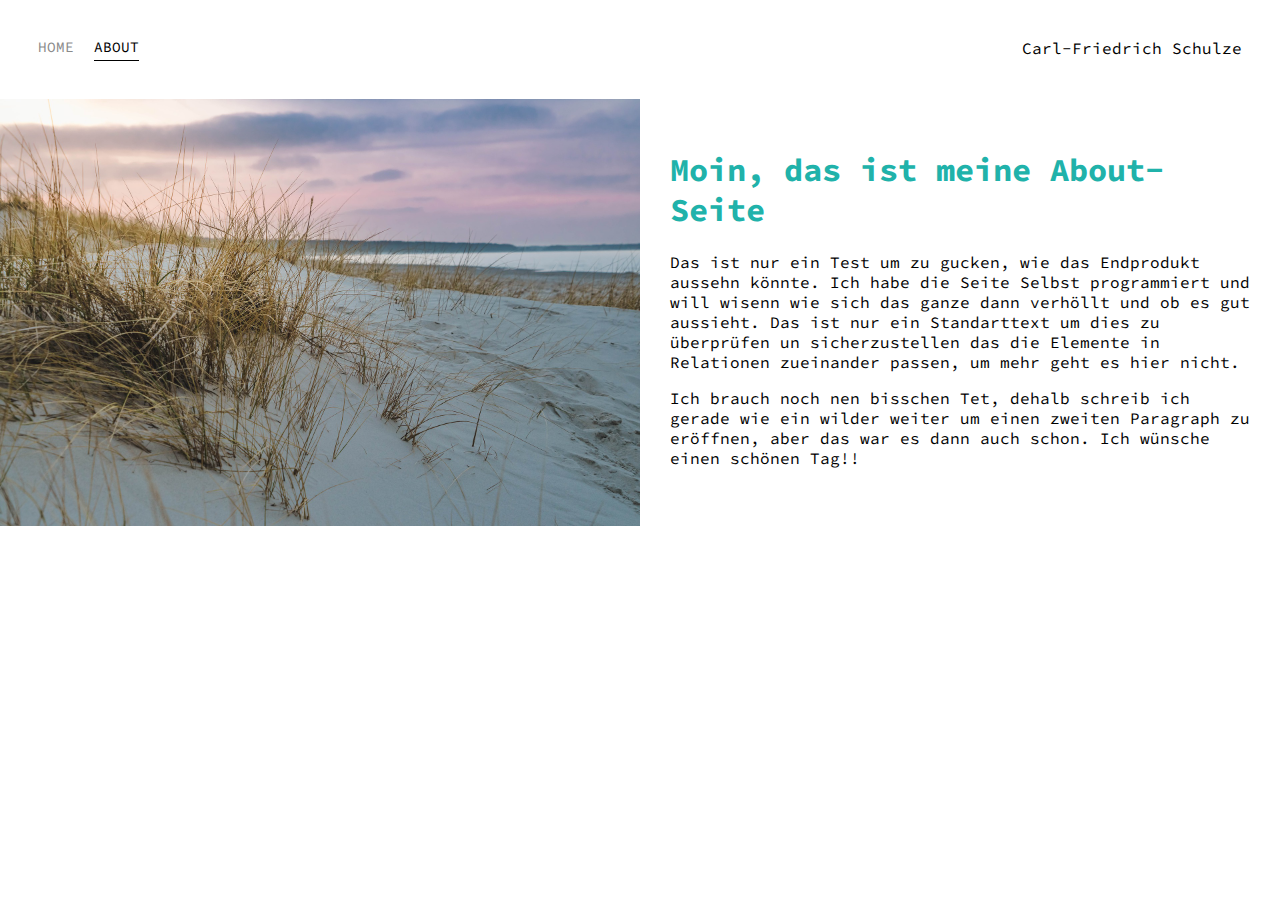
==== about.html @ 39706bfa "init commit: Homepage grund Idee eines Portfolios fertig" ====
<!DOCTYPE html>
<html>
  <head>
    <meta charset="utf-8">
    <title>About</title>
    <link href="https://fonts.googleapis.com/css?family=Source+Code+Pro&display=swap" rel="stylesheet">
    <link rel="stylesheet" href="styles.css">
  </head>
  <body>
      <div class="container">
        <div class="nav-wrapper">
          <div class="left-side">
            <div class="nav-link-wrapper">
              <a href="index.html">Home</a>
            </div>
            <div class="nav-link-wrapper active-nav-link">
              <a href="about.html">About</a>
            </div>
          </div>
          <div class="right-side">
            <div class="brand">
              <div>Carl-Friedrich Schulze</div>
            </div>
          </div>
      </div>

      <div class="content-wrapper">
        <div class="two-column-wrapper">
          <div class="profile-img-wrapper">
            <img src="images/portfolio1.jpg" alt="">
          </div>
          <div class="profile-content-wrapper">
<h1>Moin, das ist meine About- Seite</h1>

<p>Das ist nur ein Test um zu gucken, wie das Endprodukt aussehn könnte. Ich habe die Seite Selbst programmiert und will wisenn wie sich das ganze dann verhöllt und ob es gut aussieht. Das ist nur ein Standarttext um dies zu überprüfen un sicherzustellen das die Elemente in Relationen zueinander passen, um mehr geht es hier nicht. </p>
<p>Ich brauch noch nen bisschen Tet, dehalb schreib ich gerade wie ein wilder weiter um einen zweiten Paragraph zu eröffnen, aber das war es dann auch schon. Ich wünsche einen schönen Tag!!</p>
          </div>
        </div>
        </div>
      </div>
  </body>
</html>
---- styles.css ----
/*Haupt styles*/
body {
font-family: 'Source Code Pro', monospace;
  margin: 0px;

}

.container {
  display: grid;
  grid-template-columns: 1fr;
}

/*navigation styles*/
.nav-wrapper {
  display: flex;
  justify-content: space-between;
  padding: 38px;
}
.left-side {
  display: flex;
}

.nav-wrapper > .left-side > div {
  margin-right: 20px;
  font-size: 0.9em;
  text-transform: uppercase;
}

.nav-link-wrapper {
  height: 22px;
  border-bottom: 1px solid transparent;
  transition: border-bottom 0.5s;
}

.nav-link-wrapper a {
  color: #8a8a8a;
  text-decoration: none;
  transition: color 0.5s;
}

.nav-link-wrapper:hover {
  border-bottom: 1px solid black;
}

.nav-link-wrapper a:hover {
  color: black;
}

.active-nav-link{
  border-bottom: 1px solid black;
}

.active-nav-link a{
  color: black!important;
}

/*Portfolio styles*/

.portfolio-items-wrapper{
  display: grid;
  grid-template-columns: 1fr 1fr 1fr;
}

.portfolio-item-wrapper{
  position: relative;
}

.portfolio-img-backround{
  height: 350px;
  width: 100%
  background-size:cover;
  background-position: center;
  background-repeat: no-repeat;
}
.portfolio-img-text-wrapper{
  position: absolute;
  top: 0;
  display: flex;
  flex-direction: column;
  justify-content: center;
  align-items: center;
  height: 100%
  text-align:center;
  padding-left: 100px;
  padding-right: 100px;
}


.logo-wrapper img {
  width: 50%;
  margin-bottom: 20px;
}

.portfolio-img-text-wrapper:hover .subtitle{
  font-weight: 600;
  color: lightseagreen;
}

.portfolio-img-text-wrapper .subtitle{
  font-weight: 600;
  transition: 1s;
  color: transparent;

}

.img-darken{
  transition: 1s;
  filter: brightness(10%);
}
/*about page styles*/
.two-column-wrapper{
  display: grid;
  grid-template-columns: 1fr 1fr;

}
.profile-img-wrapper img{
  width: 100%;
}
.profile-content-wrapper{
  padding: 30px;
}

.profile-content-wrapper h1{
  color: lightseagreen;
}
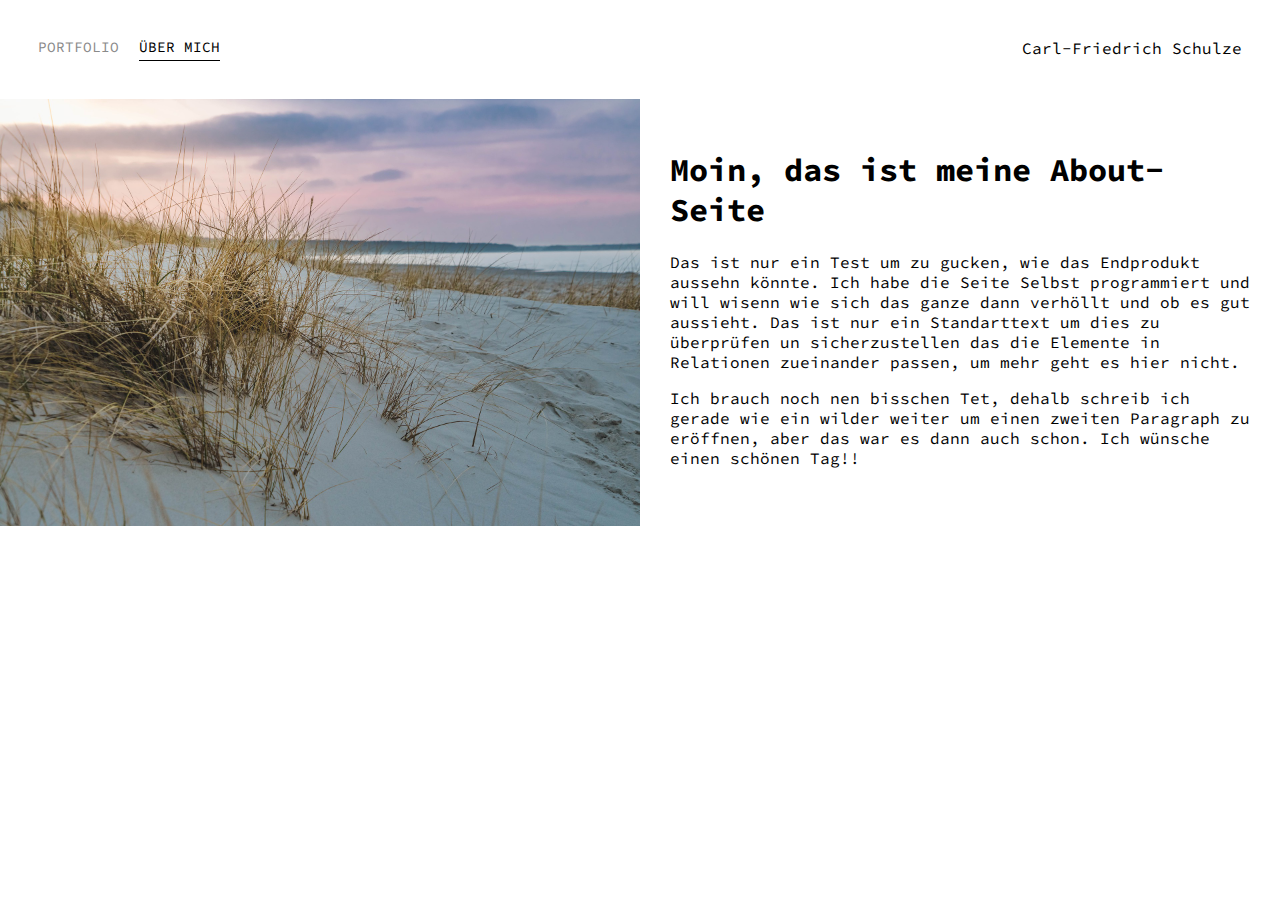
==== commit 86e4b32d: "Ausklappen von Projekten mithilfe von summary" ====
--- a/about.html
+++ b/about.html
@@ -11,10 +11,10 @@
         <div class="nav-wrapper">
           <div class="left-side">
             <div class="nav-link-wrapper">
-              <a href="index.html">Home</a>
+              <a href="index.html">Portfolio</a>
             </div>
             <div class="nav-link-wrapper active-nav-link">
-              <a href="about.html">About</a>
+              <a href="about.html">Über mich</a>
             </div>
           </div>
           <div class="right-side">
--- a/styles.css
+++ b/styles.css
@@ -87,13 +87,14 @@
 
 
 .logo-wrapper img {
-  width: 50%;
+  width: 100%;
   margin-bottom: 20px;
+align-items: center;
 }
 
 .portfolio-img-text-wrapper:hover .subtitle{
   font-weight: 600;
-  color: lightseagreen;
+  color: white;
 }
 
 .portfolio-img-text-wrapper .subtitle{
@@ -121,5 +122,70 @@
 }
 
 .profile-content-wrapper h1{
-  color: lightseagreen;
+  color: black;
 }
+
+.project-items-wrapper{
+  display: grid;
+  grid-template-columns: 1fr 1fr;
+}
+.project-item-wrapper-1{
+  background-color: #689f38;
+}
+.project-item-wrapper-2{
+  background-color: #c66900;
+}
+
+.project-item-wrapper-3{
+  background-color: #387002;
+}
+.project-item-wrapper-4{
+  background-color: #99d066;
+}
+
+.project-item-wrapper-5{
+  background-color: #ffc947;
+}
+
+.project-item-wrapper-6{
+  background-color: #ff9800;
+}
+
+details summary ~ * {
+  transition: 1s;
+ animation: sweep .5s ease-in-out;
+}
+details{
+  transition: height 1s ease;
+}
+
+@keyframes sweep {
+ 0%    {opacity: 0; margin-left: -10px}
+ 100%  {opacity: 1; margin-left: 0px}
+}
+
+
+summary::-webkit-details-marker {
+  display: none;
+}
+summary:before {
+  content: "+"; /* Verwendung des "plus"-Symbols anstelle des Dreiecks */
+  color: white;
+  margin-left: 5px;
+  font-weight: 600;
+  font-size: 20px;
+  transition: 1s;
+}
+summary{
+  font-size: 20px;
+  margin-top: 20px;
+  margin-bottom: 20px;
+  font-weight: bold;
+  color: white;
+}
+
+.project-item-details-wrapper{
+  position: relative;
+  margin-left: 40px;
+  margin-right: 40px;
+}
